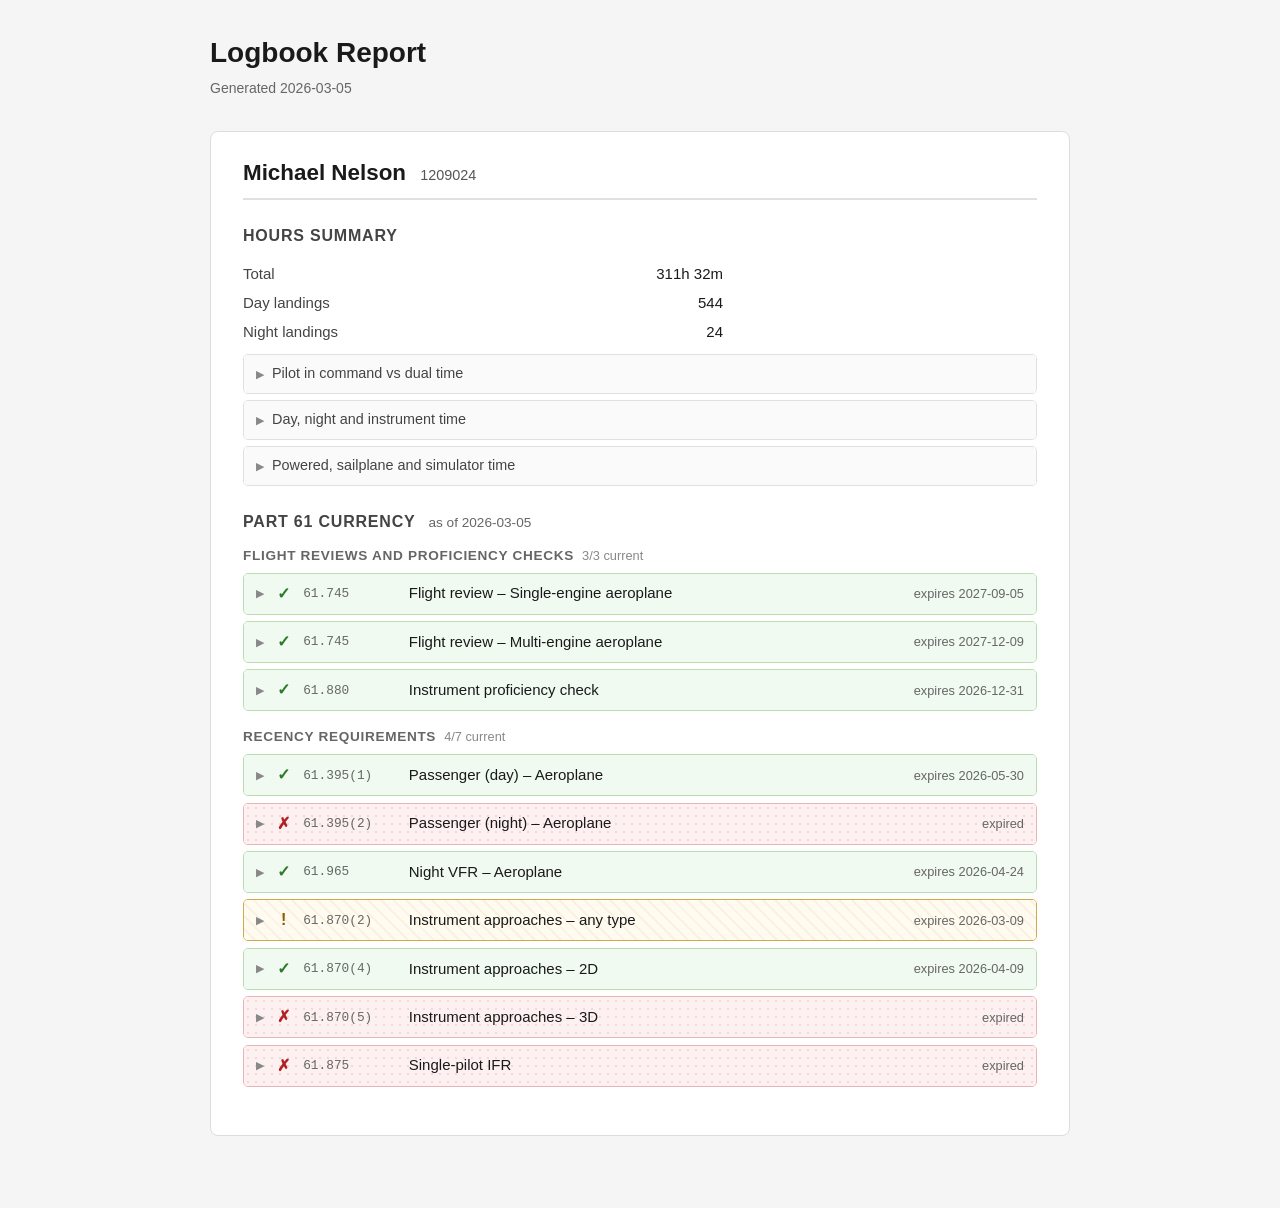
==== static/pilot-recency-checks/index.html @ 1e9a6e04 "Add pilot recency checks." ====
<!DOCTYPE html>
<html lang="en">
<head>
  <meta charset="UTF-8">
  <meta name="viewport" content="width=device-width, initial-scale=1.0">
  <title>Logbook Report — 2026-03-05</title>
  <link rel="stylesheet" href="report.css">
</head>
<body>
  <header>
    <h1>Logbook Report</h1>
    <p class="generated">Generated 2026-03-05</p>
  </header>

  
  <section class="pilot">
    <h2>Michael Nelson <span class="licence">1209024</span></h2>

    <!-- Hours Summary -->
    <section class="hours">
      <h3>Hours Summary</h3>
      <table>
        <tr><th>Total</th><td>311h 32m</td></tr>
        <tr><th>Day landings</th><td>544</td></tr>
        <tr><th>Night landings</th><td>24</td></tr>
      </table>

      <details>
        <summary>Pilot in command vs dual time</summary>
        <table>
          <tr><th>Pilot in command</th><td>164h 09m</td></tr>
          <tr class="sub"><th>of which is under supervision</th><td>10h 18m</td></tr>
          <tr><th>Dual</th><td>147h 23m</td></tr>
        </table>
      </details>

      <details>
        <summary>Day, night and instrument time</summary>
        <table>
          <tr><th>Day</th><td>306h 08m</td></tr>
          <tr><th>Night</th><td>5h 24m</td></tr>
          <tr><th>Instrument</th><td>45h 00m</td></tr>
        </table>
      </details>

      <details>
        <summary>Powered, sailplane and simulator time</summary>
        <table>
          <tr><th>Powered (aeroplane)</th><td>273h 42m</td></tr>
          <tr class="sub"><th>Single-engine</th><td>231h 24m</td></tr>
          <tr class="sub"><th>Multi-engine</th><td>42h 18m</td></tr>
          <tr><th>Sailplane</th><td>37h 50m</td></tr>
          <tr><th>FSTD / Simulator</th><td>18h 18m</td></tr>
        </table>
      </details>
    </section>

    <!-- Currency -->
    <section class="currency">
      <h3>Part 61 Currency <span class="as-of">as of 2026-03-05</span></h3>

      
      
      <h4>Flight reviews and proficiency checks <span class="group-count">3/3 current</span></h4>
      
      <details class="status current">
        <summary>
          <span class="badge">
            ✓
            
          </span>
          <span class="reg">61.745</span>
          <span class="name">Flight review – Single-engine aeroplane</span>
          <span class="expiry">
            expires 2027-09-05
          </span>
        </summary>
        <div class="detail">
          
          <p class="requirement"><strong>Requirement:</strong> 1 passed flight review in a single-engine aeroplane in the past 24 months</p>
          
          <p class="description">Current — expires 2027-09-05 (549d)</p>
          
          <ul>
            
            <li>2025-09-05  P28R VH-IPV  Flight Test (passed)</li>
            
          </ul>
          
        </div>
      </details>
      
      <details class="status current">
        <summary>
          <span class="badge">
            ✓
            
          </span>
          <span class="reg">61.745</span>
          <span class="name">Flight review – Multi-engine aeroplane</span>
          <span class="expiry">
            expires 2027-12-09
          </span>
        </summary>
        <div class="detail">
          
          <p class="requirement"><strong>Requirement:</strong> 1 passed flight review in a multi-engine aeroplane in the past 24 months</p>
          
          <p class="description">Current — expires 2027-12-09 (644d)</p>
          
          <ul>
            
            <li>2025-12-09  PA44 VH-HQZ  Flight Test — instrument rating (passed)</li>
            
          </ul>
          
        </div>
      </details>
      
      <details class="status current">
        <summary>
          <span class="badge">
            ✓
            
          </span>
          <span class="reg">61.880</span>
          <span class="name">Instrument proficiency check</span>
          <span class="expiry">
            expires 2026-12-31
          </span>
        </summary>
        <div class="detail">
          
          <p class="requirement"><strong>Requirement:</strong> 1 passed IPC (or equivalent: IR rating flight test, instrument endorsement flight test &gt;6 months after IR test, or OPC) — valid until end of 12th month (reg 61.880)</p>
          
          <p class="description">Current — expires 2026-12-31 (301d)</p>
          
          <ul>
            
            <li>2025-12-09  PA44 VH-HQZ  Flight Test — instrument rating (passed)</li>
            
          </ul>
          
        </div>
      </details>
      
      
      
      <h4>Recency requirements <span class="group-count">4/7 current</span></h4>
      
      <details class="status current">
        <summary>
          <span class="badge">
            ✓
            
          </span>
          <span class="reg">61.395(1)</span>
          <span class="name">Passenger (day) – Aeroplane</span>
          <span class="expiry">
            expires 2026-05-30
          </span>
        </summary>
        <div class="detail">
          
          <p class="requirement"><strong>Requirement:</strong> 3 take-offs and 3 landings in the past 90 days</p>
          
          <p class="description">Current — expires 2026-05-30 (86d)</p>
          
          <ul>
            
            <li>2026-03-01  PA25 VH-PPC  YEGG-YEGG (9 take-offs and landings)</li>
            
          </ul>
          
        </div>
      </details>
      
      <details class="status expired">
        <summary>
          <span class="badge">
            ✗
          </span>
          <span class="reg">61.395(2)</span>
          <span class="name">Passenger (night) – Aeroplane</span>
          <span class="expiry">
            expired
            
          </span>
        </summary>
        <div class="detail">
          
          <p class="requirement"><strong>Requirement:</strong> 3 night take-offs and 3 night landings in the past 90 days</p>
          
          <p class="description">Expired 2025-08-21 — Not current — need 3 more night takeoff/landing pair(s)</p>
          
          <p class="none">No qualifying activity in the past 90 days.</p>
          
        </div>
      </details>
      
      <details class="status current">
        <summary>
          <span class="badge">
            ✓
            
          </span>
          <span class="reg">61.965</span>
          <span class="name">Night VFR – Aeroplane</span>
          <span class="expiry">
            expires 2026-04-24
          </span>
        </summary>
        <div class="detail">
          
          <p class="requirement"><strong>Requirement:</strong> 1 night take-off and 1 night landing in the past 6 months</p>
          
          <p class="description">Current — expires 2026-04-24 (50d)</p>
          
          <ul>
            
            <li>2025-10-23  PA44 VH-HQZ  YBTH-YBTH (1 night take-offs and landings)</li>
            
          </ul>
          
        </div>
      </details>
      
      <details class="status expiring-soon">
        <summary>
          <span class="badge">
            !
            
          </span>
          <span class="reg">61.870(2)</span>
          <span class="name">Instrument approaches – any type</span>
          <span class="expiry">
            expires 2026-03-09
          </span>
        </summary>
        <div class="detail">
          
          <p class="requirement"><strong>Requirement:</strong> 3 instrument approaches (any type) in the past 90 days</p>
          
          <p class="description">Current — expires 2026-03-09 (4d)</p>
          
          <ul>
            
            <li>2026-01-09  C172 VH-BAC  YBTH-YBTH (1 instrument approaches)</li>
            
            <li>2025-12-19  C172 VH-BAC  YSCB-YBTH (1 instrument approaches)</li>
            
            <li>2025-12-09  PA44 VH-HQZ  YCWR-YCWR (1 instrument approaches)</li>
            
          </ul>
          
        </div>
      </details>
      
      <details class="status current">
        <summary>
          <span class="badge">
            ✓
            
          </span>
          <span class="reg">61.870(4)</span>
          <span class="name">Instrument approaches – 2D</span>
          <span class="expiry">
            expires 2026-04-09
          </span>
        </summary>
        <div class="detail">
          
          <p class="requirement"><strong>Requirement:</strong> 1 × 2D instrument approach in the past 90 days</p>
          
          <p class="description">Current — expires 2026-04-09 (35d)</p>
          
          <ul>
            
            <li>2026-01-09  C172 VH-BAC  YBTH-YBTH (1 2D instrument approaches)</li>
            
          </ul>
          
        </div>
      </details>
      
      <details class="status expired">
        <summary>
          <span class="badge">
            ✗
          </span>
          <span class="reg">61.870(5)</span>
          <span class="name">Instrument approaches – 3D</span>
          <span class="expiry">
            expired
            
          </span>
        </summary>
        <div class="detail">
          
          <p class="requirement"><strong>Requirement:</strong> 1 × 3D instrument approach (e.g. ILS) in the past 90 days</p>
          
          <p class="description">Expired 2026-02-11 — Not current — need 1 3D instrument approach (e.g. ILS)</p>
          
          <p class="none">No qualifying activity in the past 90 days.</p>
          
        </div>
      </details>
      
      <details class="status expired">
        <summary>
          <span class="badge">
            ✗
          </span>
          <span class="reg">61.875</span>
          <span class="name">Single-pilot IFR</span>
          <span class="expiry">
            expired
            
          </span>
        </summary>
        <div class="detail">
          
          <p class="requirement"><strong>Requirement:</strong> 1 single-pilot IFR flight (≥1h instrument time + ≥1 approach) in the past 6 months</p>
          
          <p class="description">Not current — need 1 single-pilot IFR flight (≥1h instrument + approach)</p>
          
          <p class="none">No qualifying activity in the past 183 days.</p>
          
        </div>
      </details>
      
      
    </section>
  </section>
  
</body>
</html>
---- static/pilot-recency-checks/report.css ----
/* Pilot Logbook Report */

*, *::before, *::after {
  box-sizing: border-box;
}

body {
  font-family: -apple-system, BlinkMacSystemFont, "Segoe UI", Roboto, sans-serif;
  font-size: 15px;
  line-height: 1.5;
  color: #1a1a1a;
  background: #f5f5f5;
  margin: 0;
  padding: 2rem;
}

header {
  max-width: 860px;
  margin: 0 auto 2rem;
}

header h1 {
  font-size: 1.75rem;
  margin: 0 0 0.25rem;
}

.generated {
  color: #666;
  margin: 0;
  font-size: 0.875rem;
}

/* Pilot section */
.pilot {
  max-width: 860px;
  margin: 0 auto 2.5rem;
  background: #fff;
  border: 1px solid #ddd;
  border-radius: 8px;
  padding: 1.5rem 2rem;
}

.pilot h2 {
  font-size: 1.4rem;
  margin: 0 0 1.5rem;
  border-bottom: 2px solid #e0e0e0;
  padding-bottom: 0.5rem;
}

.licence {
  font-size: 0.9rem;
  font-weight: normal;
  color: #555;
  margin-left: 0.5rem;
}

/* Sub-sections */
.hours,
.currency {
  margin-bottom: 1.5rem;
}

.hours h3,
.currency h3 {
  font-size: 1rem;
  text-transform: uppercase;
  letter-spacing: 0.05em;
  color: #444;
  margin: 0 0 0.75rem;
}

.as-of {
  font-size: 0.85rem;
  font-weight: normal;
  color: #666;
  margin-left: 0.5rem;
  text-transform: none;
  letter-spacing: 0;
}

.summary {
  font-weight: 600;
  margin: 0 0 0.75rem;
}

.currency h4 {
  font-size: 0.85rem;
  text-transform: uppercase;
  letter-spacing: 0.05em;
  color: #666;
  margin: 1rem 0 0.4rem;
  font-weight: 600;
  display: flex;
  align-items: baseline;
  gap: 0.5rem;
}

.group-count {
  font-size: 0.8rem;
  font-weight: normal;
  color: #888;
  text-transform: none;
  letter-spacing: 0;
}

.currency h4:first-of-type {
  margin-top: 0;
}

/* Tables */
table {
  border-collapse: collapse;
  width: 100%;
  max-width: 480px;
  margin-bottom: 0.5rem;
}

th {
  text-align: left;
  font-weight: normal;
  color: #444;
  padding: 0.2rem 0.5rem 0.2rem 0;
  width: 60%;
}

td {
  text-align: right;
  font-variant-numeric: tabular-nums;
  padding: 0.2rem 0;
  width: 40%;
}

tr.sub th {
  padding-left: 1.5rem;
  color: #666;
  font-size: 0.9rem;
}

/* Details / Summary */
details {
  border: 1px solid #e0e0e0;
  border-radius: 5px;
  margin-bottom: 0.4rem;
  overflow: hidden;
}

details > summary {
  cursor: pointer;
  padding: 0.5rem 0.75rem;
  background: #fafafa;
  user-select: none;
  list-style: none;
  display: flex;
  align-items: center;
  gap: 0.5rem;
}

details > summary::-webkit-details-marker {
  display: none;
}

details > summary::before {
  content: "▶";
  font-size: 0.7rem;
  color: #888;
  transition: transform 0.15s;
  flex-shrink: 0;
}

details[open] > summary::before {
  transform: rotate(90deg);
}

/* Hours details */
.hours details > summary {
  font-size: 0.9rem;
  color: #444;
}

.hours details > table,
.hours details > div {
  padding: 0.5rem 0.75rem 0.75rem;
}

/* Currency status details */
details.status > summary {
  gap: 0.6rem;
}

details.status > summary::before {
  order: -1;
}

.badge {
  font-size: 1rem;
  font-weight: bold;
  width: 1.25rem;
  text-align: center;
  flex-shrink: 0;
}

.reg {
  font-size: 0.8rem;
  color: #666;
  font-family: monospace;
  flex-shrink: 0;
  min-width: 6rem;
}

.name {
  flex: 1;
  font-weight: 500;
}

.expiry {
  font-size: 0.8rem;
  color: #666;
  flex-shrink: 0;
}

details.current {
  border-color: #b7ddb0;
}

details.current > summary {
  background: #f0faf0;
}

details.current .badge {
  color: #2a7a2a;
}

details.expiring-soon {
  border-color: #d4a84b;
}

details.expiring-soon > summary {
  background-color: #fffbf0;
  background-image: repeating-linear-gradient(
    45deg,
    transparent,
    transparent 7px,
    rgba(180, 120, 0, 0.07) 7px,
    rgba(180, 120, 0, 0.07) 9px
  );
}

details.expiring-soon .badge {
  color: #8a5c00;
  font-weight: 900;
}

details.expired {
  border-color: #e8b4b4;
}

details.expired > summary {
  background-color: #fdf0f0;
  background-image: radial-gradient(
    circle, rgba(176, 32, 32, 0.12) 1px, transparent 1px
  );
  background-size: 8px 8px;
}

details.expired .badge {
  color: #b02020;
}

/* Detail content */
.detail {
  padding: 0.75rem 1rem 0.75rem 2.5rem;
  border-top: 1px solid #eee;
}

.detail p {
  margin: 0 0 0.4rem;
}

.detail .requirement {
  color: #333;
  font-size: 0.9rem;
}

.detail .description {
  color: #555;
  font-size: 0.9rem;
}

.detail .none {
  color: #888;
  font-style: italic;
  font-size: 0.875rem;
}

.detail ul {
  margin: 0.25rem 0 0;
  padding-left: 1.25rem;
  font-size: 0.875rem;
  color: #333;
}

.detail ul li {
  margin-bottom: 0.2rem;
}
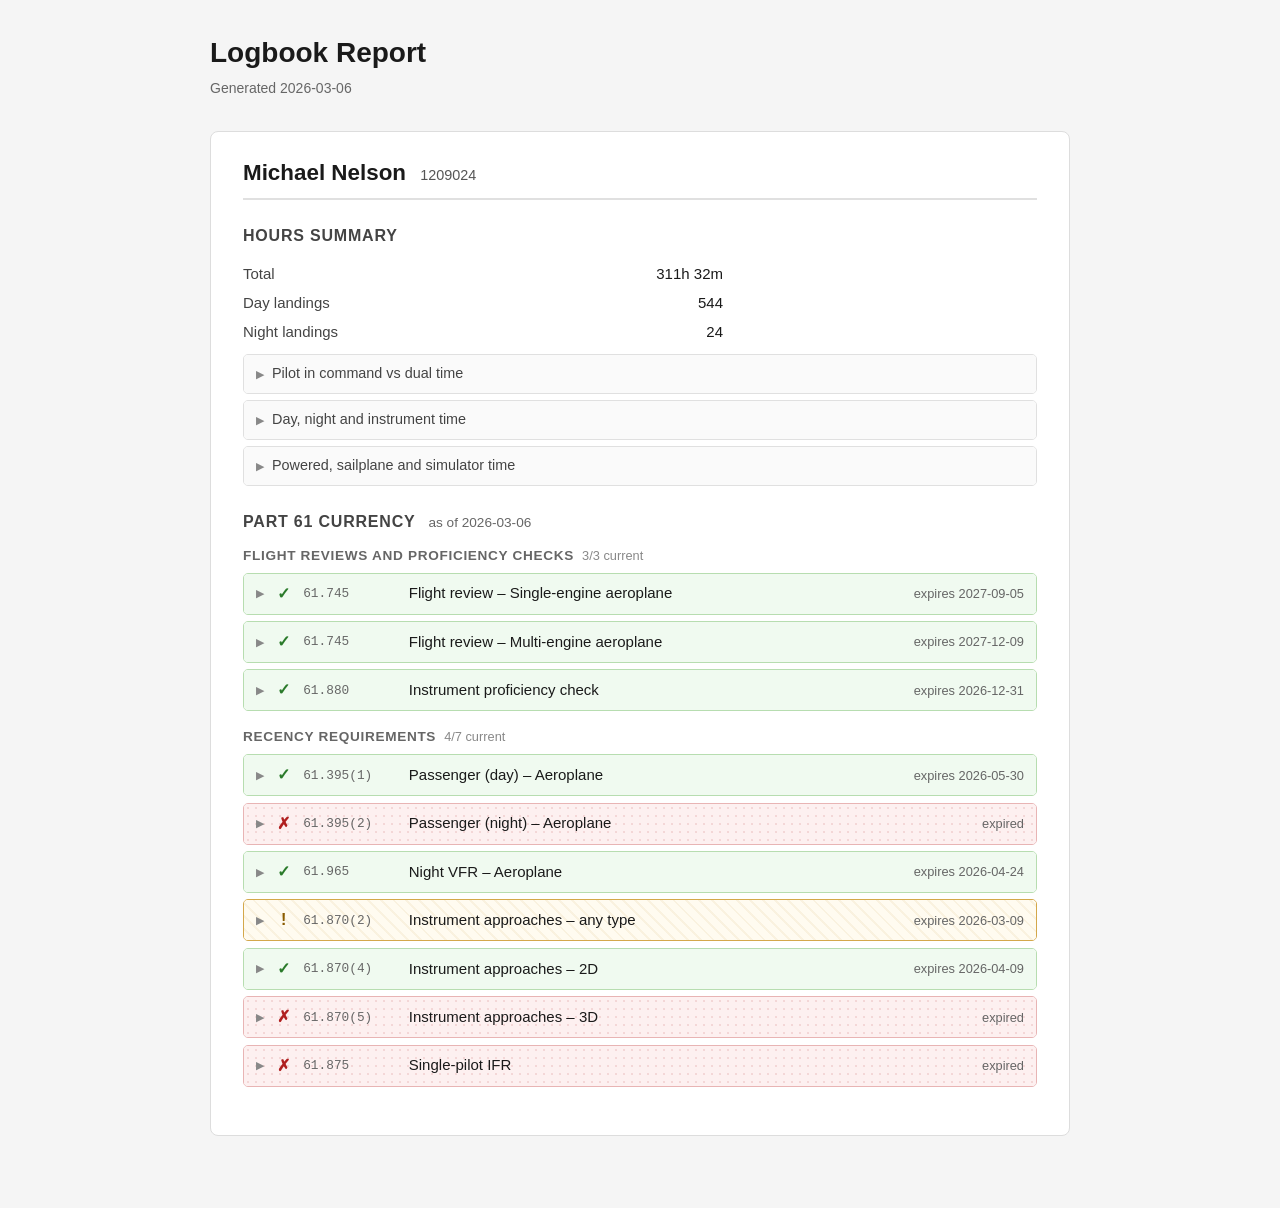
==== commit 9b6ed10b: "Update pilot recency report." ====
--- a/static/pilot-recency-checks/index.html
+++ b/static/pilot-recency-checks/index.html
@@ -3,13 +3,13 @@
 <head>
   <meta charset="UTF-8">
   <meta name="viewport" content="width=device-width, initial-scale=1.0">
-  <title>Logbook Report — 2026-03-05</title>
+  <title>Logbook Report — 2026-03-06</title>
   <link rel="stylesheet" href="report.css">
 </head>
 <body>
   <header>
     <h1>Logbook Report</h1>
-    <p class="generated">Generated 2026-03-05</p>
+    <p class="generated">Generated 2026-03-06</p>
   </header>
 
   
@@ -57,7 +57,7 @@
 
     <!-- Currency -->
     <section class="currency">
-      <h3>Part 61 Currency <span class="as-of">as of 2026-03-05</span></h3>
+      <h3>Part 61 Currency <span class="as-of">as of 2026-03-06</span></h3>
 
       
       
@@ -79,8 +79,9 @@
           
           <p class="requirement"><strong>Requirement:</strong> 1 passed flight review in a single-engine aeroplane in the past 24 months</p>
           
-          <p class="description">Current — expires 2027-09-05 (549d)</p>
-          
+          <p class="description">Current — expires 2027-09-05 <span class="days-count" data-expiry="2027-09-05">(548d)</span></p>
+          
+          <p class="qualifying-label">Qualifying activities:</p>
           <ul>
             
             <li>2025-09-05  P28R VH-IPV  Flight Test (passed)</li>
@@ -106,8 +107,9 @@
           
           <p class="requirement"><strong>Requirement:</strong> 1 passed flight review in a multi-engine aeroplane in the past 24 months</p>
           
-          <p class="description">Current — expires 2027-12-09 (644d)</p>
-          
+          <p class="description">Current — expires 2027-12-09 <span class="days-count" data-expiry="2027-12-09">(643d)</span></p>
+          
+          <p class="qualifying-label">Qualifying activities:</p>
           <ul>
             
             <li>2025-12-09  PA44 VH-HQZ  Flight Test — instrument rating (passed)</li>
@@ -133,8 +135,9 @@
           
           <p class="requirement"><strong>Requirement:</strong> 1 passed IPC (or equivalent: IR rating flight test, instrument endorsement flight test &gt;6 months after IR test, or OPC) — valid until end of 12th month (reg 61.880)</p>
           
-          <p class="description">Current — expires 2026-12-31 (301d)</p>
-          
+          <p class="description">Current — expires 2026-12-31 <span class="days-count" data-expiry="2026-12-31">(300d)</span></p>
+          
+          <p class="qualifying-label">Qualifying activities:</p>
           <ul>
             
             <li>2025-12-09  PA44 VH-HQZ  Flight Test — instrument rating (passed)</li>
@@ -164,8 +167,9 @@
           
           <p class="requirement"><strong>Requirement:</strong> 3 take-offs and 3 landings in the past 90 days</p>
           
-          <p class="description">Current — expires 2026-05-30 (86d)</p>
-          
+          <p class="description">Current — expires 2026-05-30 <span class="days-count" data-expiry="2026-05-30">(85d)</span></p>
+          
+          <p class="qualifying-label">Qualifying activities:</p>
           <ul>
             
             <li>2026-03-01  PA25 VH-PPC  YEGG-YEGG (9 take-offs and landings)</li>
@@ -191,7 +195,7 @@
           
           <p class="requirement"><strong>Requirement:</strong> 3 night take-offs and 3 night landings in the past 90 days</p>
           
-          <p class="description">Expired 2025-08-21 — Not current — need 3 more night takeoff/landing pair(s)</p>
+          <p class="description">Expired 2025-08-21 — Not current — need 3 more night takeoff/landing pair(s) <span class="days-count" data-expiry="2025-08-21">(-197d)</span></p>
           
           <p class="none">No qualifying activity in the past 90 days.</p>
           
@@ -214,8 +218,9 @@
           
           <p class="requirement"><strong>Requirement:</strong> 1 night take-off and 1 night landing in the past 6 months</p>
           
-          <p class="description">Current — expires 2026-04-24 (50d)</p>
-          
+          <p class="description">Current — expires 2026-04-24 <span class="days-count" data-expiry="2026-04-24">(49d)</span></p>
+          
+          <p class="qualifying-label">Qualifying activities:</p>
           <ul>
             
             <li>2025-10-23  PA44 VH-HQZ  YBTH-YBTH (1 night take-offs and landings)</li>
@@ -241,8 +246,9 @@
           
           <p class="requirement"><strong>Requirement:</strong> 3 instrument approaches (any type) in the past 90 days</p>
           
-          <p class="description">Current — expires 2026-03-09 (4d)</p>
-          
+          <p class="description">Current — expires 2026-03-09 <span class="days-count" data-expiry="2026-03-09">(3d)</span></p>
+          
+          <p class="qualifying-label">Qualifying activities:</p>
           <ul>
             
             <li>2026-01-09  C172 VH-BAC  YBTH-YBTH (1 instrument approaches)</li>
@@ -272,8 +278,9 @@
           
           <p class="requirement"><strong>Requirement:</strong> 1 × 2D instrument approach in the past 90 days</p>
           
-          <p class="description">Current — expires 2026-04-09 (35d)</p>
-          
+          <p class="description">Current — expires 2026-04-09 <span class="days-count" data-expiry="2026-04-09">(34d)</span></p>
+          
+          <p class="qualifying-label">Qualifying activities:</p>
           <ul>
             
             <li>2026-01-09  C172 VH-BAC  YBTH-YBTH (1 2D instrument approaches)</li>
@@ -299,7 +306,7 @@
           
           <p class="requirement"><strong>Requirement:</strong> 1 × 3D instrument approach (e.g. ILS) in the past 90 days</p>
           
-          <p class="description">Expired 2026-02-11 — Not current — need 1 3D instrument approach (e.g. ILS)</p>
+          <p class="description">Expired 2026-02-11 — Not current — need 1 3D instrument approach (e.g. ILS) <span class="days-count" data-expiry="2026-02-11">(-23d)</span></p>
           
           <p class="none">No qualifying activity in the past 90 days.</p>
           
@@ -333,5 +340,16 @@
     </section>
   </section>
   
+<script>
+(function () {
+  var today = new Date();
+  today.setHours(0, 0, 0, 0);
+  document.querySelectorAll('span.days-count[data-expiry]').forEach(function (el) {
+    var expiry = new Date(el.dataset.expiry + 'T00:00:00');
+    var days = Math.floor((expiry - today) / 86400000);
+    el.textContent = '(' + days + 'd)';
+  });
+}());
+</script>
 </body>
 </html>
--- a/static/pilot-recency-checks/report.css
+++ b/static/pilot-recency-checks/report.css
@@ -302,3 +302,37 @@
 .detail ul li {
   margin-bottom: 0.2rem;
 }
+
+@media (max-width: 560px) {
+  body {
+    padding: 1rem;
+  }
+
+  .pilot {
+    padding: 1rem;
+  }
+
+  details.status > summary {
+    flex-wrap: wrap;
+  }
+
+  /* Zero-height flex line break: sits at order 1, between .name (order 0)
+     and .reg/.expiry (order 2), forcing them onto their own line. */
+  details.status > summary::after {
+    content: '';
+    flex: 0 0 100%;
+    height: 0;
+    order: 1;
+  }
+
+  .reg {
+    order: 2;
+    min-width: 0;
+    font-size: 0.75rem;
+  }
+
+  .expiry {
+    order: 2;
+    margin-left: auto;
+  }
+}
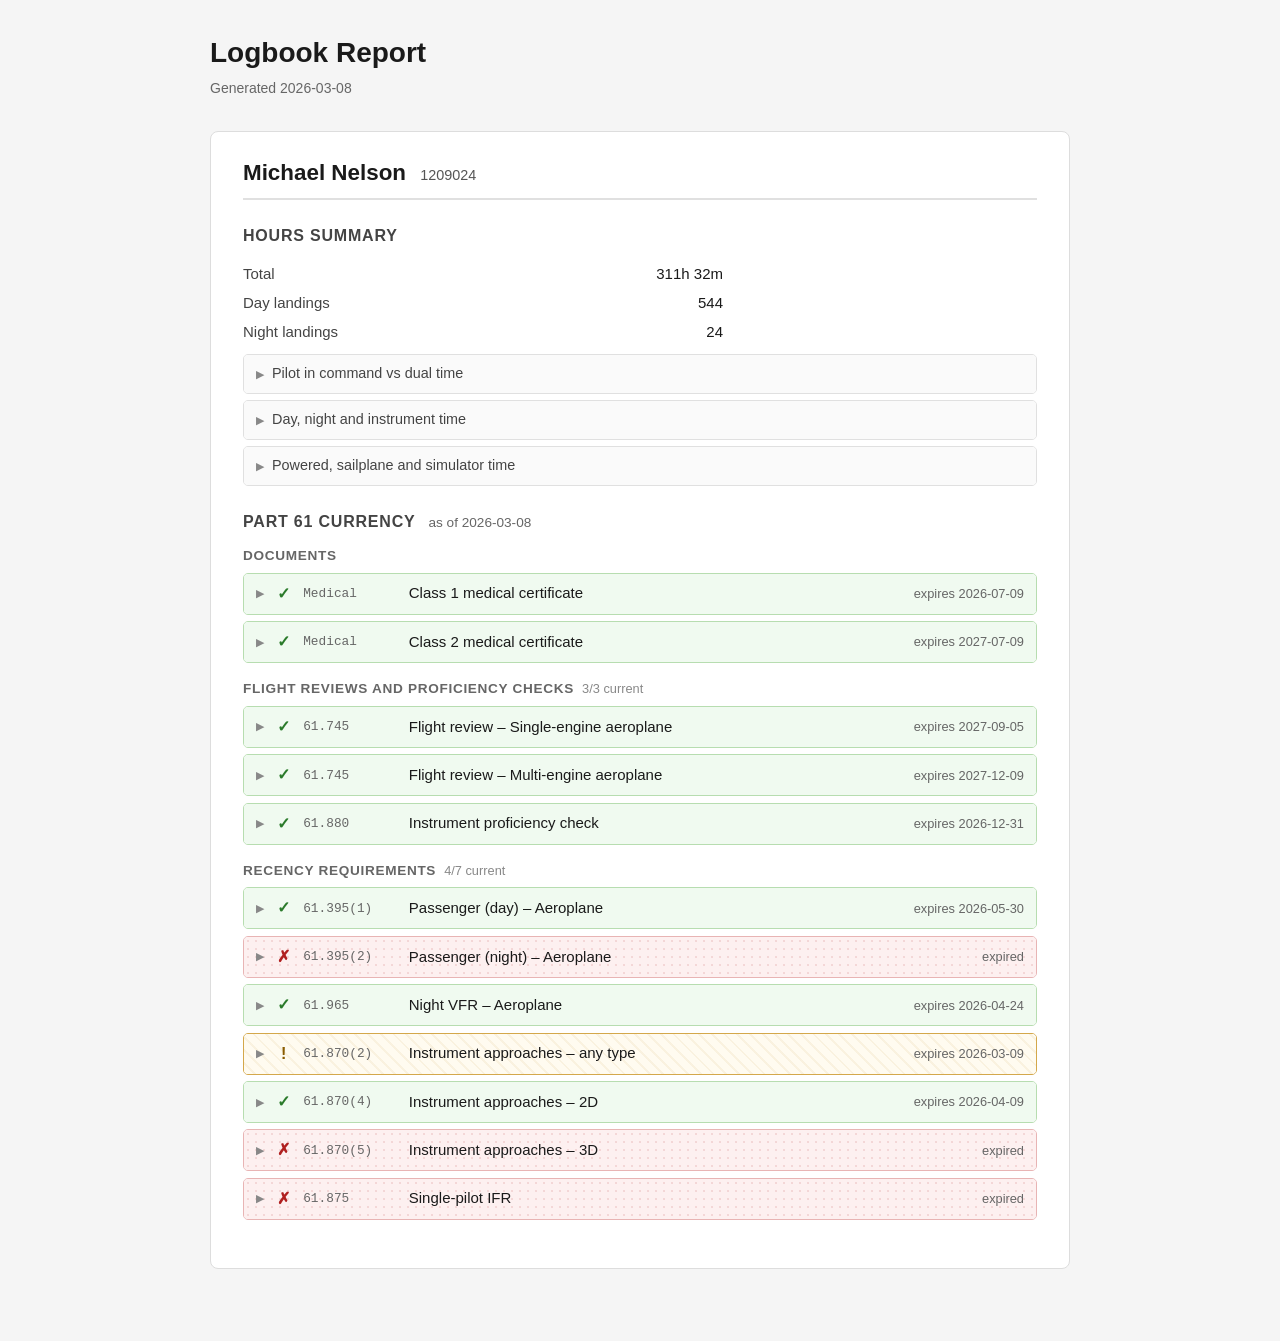
==== commit 6ad2a890: "Updated pilot recency checks." ====
--- a/static/pilot-recency-checks/index.html
+++ b/static/pilot-recency-checks/index.html
@@ -3,13 +3,13 @@
 <head>
   <meta charset="UTF-8">
   <meta name="viewport" content="width=device-width, initial-scale=1.0">
-  <title>Logbook Report — 2026-03-06</title>
+  <title>Logbook Report — 2026-03-08</title>
   <link rel="stylesheet" href="report.css">
 </head>
 <body>
   <header>
     <h1>Logbook Report</h1>
-    <p class="generated">Generated 2026-03-06</p>
+    <p class="generated">Generated 2026-03-08</p>
   </header>
 
   
@@ -57,7 +57,46 @@
 
     <!-- Currency -->
     <section class="currency">
-      <h3>Part 61 Currency <span class="as-of">as of 2026-03-06</span></h3>
+      <h3>Part 61 Currency <span class="as-of">as of 2026-03-08</span></h3>
+
+      
+      <h4>Documents</h4>
+      
+      <details class="status current">
+        <summary>
+          <span class="badge">
+            ✓
+            
+          </span>
+          <span class="reg">Medical</span>
+          <span class="name">Class 1 medical certificate</span>
+          <span class="expiry">
+            expires 2026-07-09
+          </span>
+        </summary>
+        <div class="detail">
+          <p class="description">Current — expires 2026-07-09 <span class="days-count" data-expiry="2026-07-09">(123d)</span></p>
+        </div>
+      </details>
+      
+      <details class="status current">
+        <summary>
+          <span class="badge">
+            ✓
+            
+          </span>
+          <span class="reg">Medical</span>
+          <span class="name">Class 2 medical certificate</span>
+          <span class="expiry">
+            expires 2027-07-09
+          </span>
+        </summary>
+        <div class="detail">
+          <p class="description">Current — expires 2027-07-09 <span class="days-count" data-expiry="2027-07-09">(488d)</span></p>
+        </div>
+      </details>
+      
+      
 
       
       
@@ -79,7 +118,7 @@
           
           <p class="requirement"><strong>Requirement:</strong> 1 passed flight review in a single-engine aeroplane in the past 24 months</p>
           
-          <p class="description">Current — expires 2027-09-05 <span class="days-count" data-expiry="2027-09-05">(548d)</span></p>
+          <p class="description">Current — expires 2027-09-05 <span class="days-count" data-expiry="2027-09-05">(546d)</span></p>
           
           <p class="qualifying-label">Qualifying activities:</p>
           <ul>
@@ -107,7 +146,7 @@
           
           <p class="requirement"><strong>Requirement:</strong> 1 passed flight review in a multi-engine aeroplane in the past 24 months</p>
           
-          <p class="description">Current — expires 2027-12-09 <span class="days-count" data-expiry="2027-12-09">(643d)</span></p>
+          <p class="description">Current — expires 2027-12-09 <span class="days-count" data-expiry="2027-12-09">(641d)</span></p>
           
           <p class="qualifying-label">Qualifying activities:</p>
           <ul>
@@ -135,7 +174,7 @@
           
           <p class="requirement"><strong>Requirement:</strong> 1 passed IPC (or equivalent: IR rating flight test, instrument endorsement flight test &gt;6 months after IR test, or OPC) — valid until end of 12th month (reg 61.880)</p>
           
-          <p class="description">Current — expires 2026-12-31 <span class="days-count" data-expiry="2026-12-31">(300d)</span></p>
+          <p class="description">Current — expires 2026-12-31 <span class="days-count" data-expiry="2026-12-31">(298d)</span></p>
           
           <p class="qualifying-label">Qualifying activities:</p>
           <ul>
@@ -167,7 +206,7 @@
           
           <p class="requirement"><strong>Requirement:</strong> 3 take-offs and 3 landings in the past 90 days</p>
           
-          <p class="description">Current — expires 2026-05-30 <span class="days-count" data-expiry="2026-05-30">(85d)</span></p>
+          <p class="description">Current — expires 2026-05-30 <span class="days-count" data-expiry="2026-05-30">(83d)</span></p>
           
           <p class="qualifying-label">Qualifying activities:</p>
           <ul>
@@ -195,7 +234,7 @@
           
           <p class="requirement"><strong>Requirement:</strong> 3 night take-offs and 3 night landings in the past 90 days</p>
           
-          <p class="description">Expired 2025-08-21 — Not current — need 3 more night takeoff/landing pair(s) <span class="days-count" data-expiry="2025-08-21">(-197d)</span></p>
+          <p class="description">Expired 2025-08-21 — Not current — need 3 more night takeoff/landing pair(s) <span class="days-count" data-expiry="2025-08-21">(-199d)</span></p>
           
           <p class="none">No qualifying activity in the past 90 days.</p>
           
@@ -218,7 +257,7 @@
           
           <p class="requirement"><strong>Requirement:</strong> 1 night take-off and 1 night landing in the past 6 months</p>
           
-          <p class="description">Current — expires 2026-04-24 <span class="days-count" data-expiry="2026-04-24">(49d)</span></p>
+          <p class="description">Current — expires 2026-04-24 <span class="days-count" data-expiry="2026-04-24">(47d)</span></p>
           
           <p class="qualifying-label">Qualifying activities:</p>
           <ul>
@@ -246,7 +285,7 @@
           
           <p class="requirement"><strong>Requirement:</strong> 3 instrument approaches (any type) in the past 90 days</p>
           
-          <p class="description">Current — expires 2026-03-09 <span class="days-count" data-expiry="2026-03-09">(3d)</span></p>
+          <p class="description">Current — expires 2026-03-09 <span class="days-count" data-expiry="2026-03-09">(1d)</span></p>
           
           <p class="qualifying-label">Qualifying activities:</p>
           <ul>
@@ -278,7 +317,7 @@
           
           <p class="requirement"><strong>Requirement:</strong> 1 × 2D instrument approach in the past 90 days</p>
           
-          <p class="description">Current — expires 2026-04-09 <span class="days-count" data-expiry="2026-04-09">(34d)</span></p>
+          <p class="description">Current — expires 2026-04-09 <span class="days-count" data-expiry="2026-04-09">(32d)</span></p>
           
           <p class="qualifying-label">Qualifying activities:</p>
           <ul>
@@ -306,7 +345,7 @@
           
           <p class="requirement"><strong>Requirement:</strong> 1 × 3D instrument approach (e.g. ILS) in the past 90 days</p>
           
-          <p class="description">Expired 2026-02-11 — Not current — need 1 3D instrument approach (e.g. ILS) <span class="days-count" data-expiry="2026-02-11">(-23d)</span></p>
+          <p class="description">Expired 2026-02-11 — Not current — need 1 3D instrument approach (e.g. ILS) <span class="days-count" data-expiry="2026-02-11">(-25d)</span></p>
           
           <p class="none">No qualifying activity in the past 90 days.</p>
           
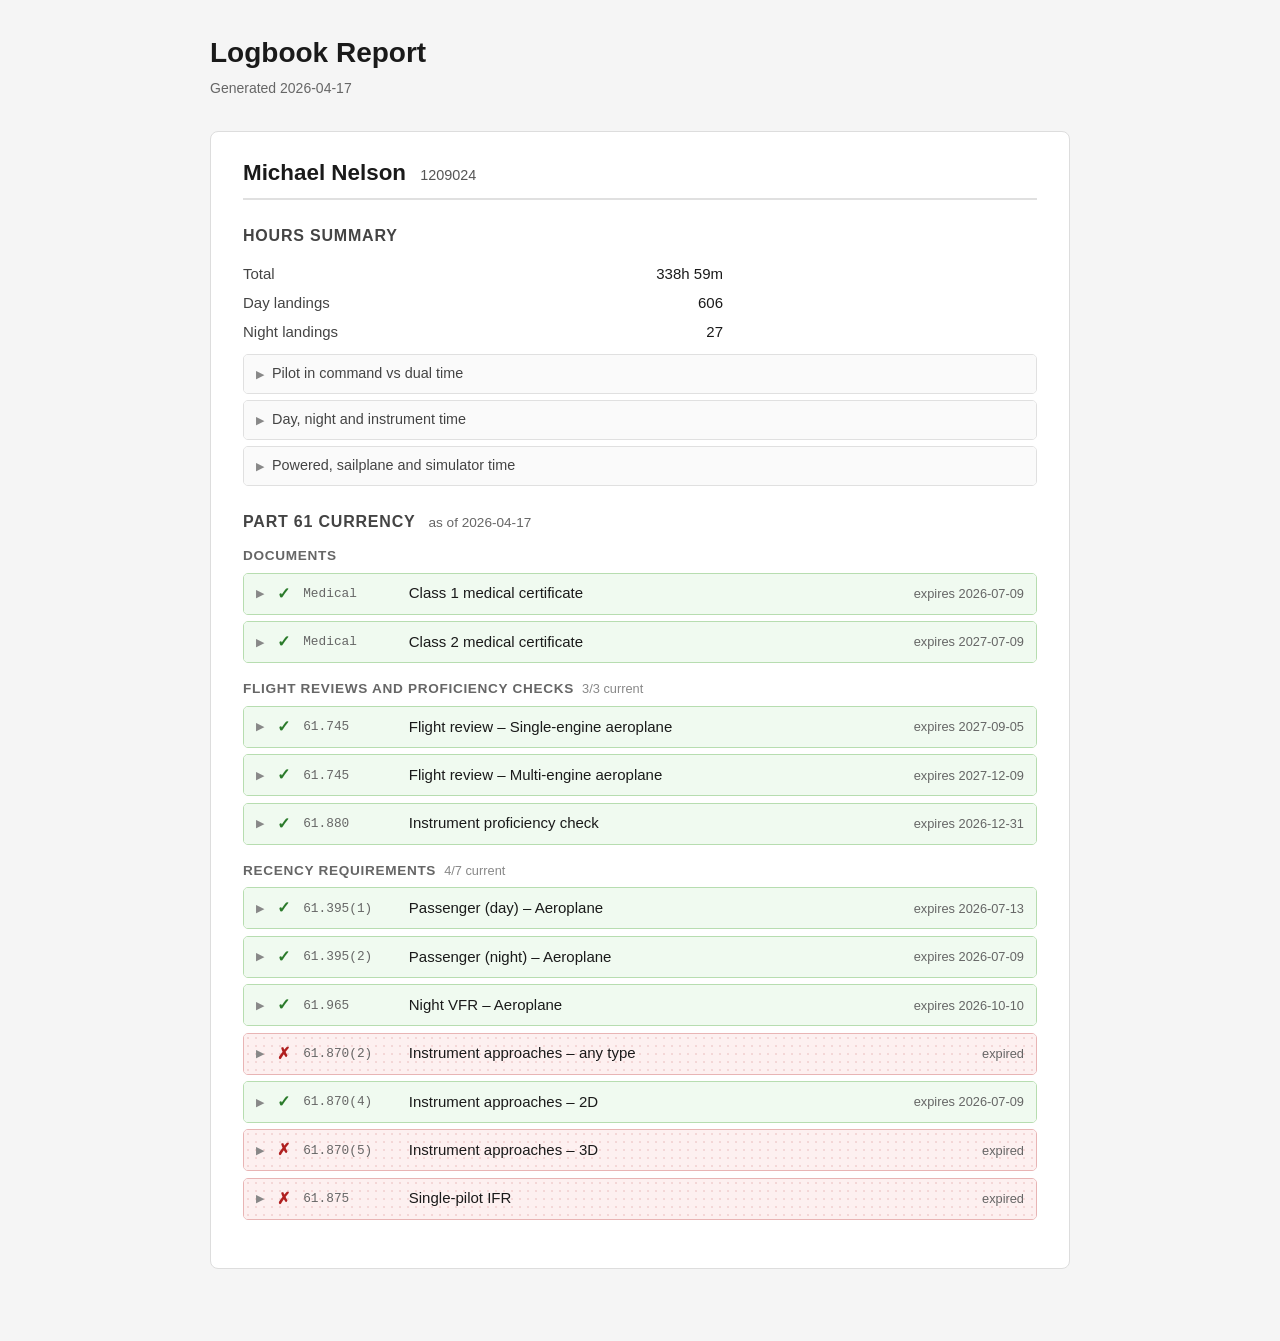
==== commit c9b4b6aa: "Update report" ====
--- a/static/pilot-recency-checks/index.html
+++ b/static/pilot-recency-checks/index.html
@@ -3,13 +3,13 @@
 <head>
   <meta charset="UTF-8">
   <meta name="viewport" content="width=device-width, initial-scale=1.0">
-  <title>Logbook Report — 2026-03-08</title>
+  <title>Logbook Report — 2026-04-17</title>
   <link rel="stylesheet" href="report.css">
 </head>
 <body>
   <header>
     <h1>Logbook Report</h1>
-    <p class="generated">Generated 2026-03-08</p>
+    <p class="generated">Generated 2026-04-17</p>
   </header>
 
   
@@ -20,25 +20,25 @@
     <section class="hours">
       <h3>Hours Summary</h3>
       <table>
-        <tr><th>Total</th><td>311h 32m</td></tr>
-        <tr><th>Day landings</th><td>544</td></tr>
-        <tr><th>Night landings</th><td>24</td></tr>
+        <tr><th>Total</th><td>338h 59m</td></tr>
+        <tr><th>Day landings</th><td>606</td></tr>
+        <tr><th>Night landings</th><td>27</td></tr>
       </table>
 
       <details>
         <summary>Pilot in command vs dual time</summary>
         <table>
-          <tr><th>Pilot in command</th><td>164h 09m</td></tr>
+          <tr><th>Pilot in command</th><td>189h 03m</td></tr>
           <tr class="sub"><th>of which is under supervision</th><td>10h 18m</td></tr>
-          <tr><th>Dual</th><td>147h 23m</td></tr>
+          <tr><th>Dual</th><td>149h 56m</td></tr>
         </table>
       </details>
 
       <details>
         <summary>Day, night and instrument time</summary>
         <table>
-          <tr><th>Day</th><td>306h 08m</td></tr>
-          <tr><th>Night</th><td>5h 24m</td></tr>
+          <tr><th>Day</th><td>333h 11m</td></tr>
+          <tr><th>Night</th><td>5h 48m</td></tr>
           <tr><th>Instrument</th><td>45h 00m</td></tr>
         </table>
       </details>
@@ -46,10 +46,10 @@
       <details>
         <summary>Powered, sailplane and simulator time</summary>
         <table>
-          <tr><th>Powered (aeroplane)</th><td>273h 42m</td></tr>
-          <tr class="sub"><th>Single-engine</th><td>231h 24m</td></tr>
+          <tr><th>Powered (aeroplane)</th><td>289h 48m</td></tr>
+          <tr class="sub"><th>Single-engine</th><td>247h 30m</td></tr>
           <tr class="sub"><th>Multi-engine</th><td>42h 18m</td></tr>
-          <tr><th>Sailplane</th><td>37h 50m</td></tr>
+          <tr><th>Sailplane</th><td>49h 11m</td></tr>
           <tr><th>FSTD / Simulator</th><td>18h 18m</td></tr>
         </table>
       </details>
@@ -57,7 +57,7 @@
 
     <!-- Currency -->
     <section class="currency">
-      <h3>Part 61 Currency <span class="as-of">as of 2026-03-08</span></h3>
+      <h3>Part 61 Currency <span class="as-of">as of 2026-04-17</span></h3>
 
       
       <h4>Documents</h4>
@@ -75,7 +75,7 @@
           </span>
         </summary>
         <div class="detail">
-          <p class="description">Current — expires 2026-07-09 <span class="days-count" data-expiry="2026-07-09">(123d)</span></p>
+          <p class="description">Current — expires 2026-07-09 <span class="days-count" data-expiry="2026-07-09">(83d)</span></p>
         </div>
       </details>
       
@@ -92,7 +92,7 @@
           </span>
         </summary>
         <div class="detail">
-          <p class="description">Current — expires 2027-07-09 <span class="days-count" data-expiry="2027-07-09">(488d)</span></p>
+          <p class="description">Current — expires 2027-07-09 <span class="days-count" data-expiry="2027-07-09">(448d)</span></p>
         </div>
       </details>
       
@@ -118,7 +118,7 @@
           
           <p class="requirement"><strong>Requirement:</strong> 1 passed flight review in a single-engine aeroplane in the past 24 months</p>
           
-          <p class="description">Current — expires 2027-09-05 <span class="days-count" data-expiry="2027-09-05">(546d)</span></p>
+          <p class="description">Current — expires 2027-09-05 <span class="days-count" data-expiry="2027-09-05">(506d)</span></p>
           
           <p class="qualifying-label">Qualifying activities:</p>
           <ul>
@@ -146,7 +146,7 @@
           
           <p class="requirement"><strong>Requirement:</strong> 1 passed flight review in a multi-engine aeroplane in the past 24 months</p>
           
-          <p class="description">Current — expires 2027-12-09 <span class="days-count" data-expiry="2027-12-09">(641d)</span></p>
+          <p class="description">Current — expires 2027-12-09 <span class="days-count" data-expiry="2027-12-09">(601d)</span></p>
           
           <p class="qualifying-label">Qualifying activities:</p>
           <ul>
@@ -174,7 +174,7 @@
           
           <p class="requirement"><strong>Requirement:</strong> 1 passed IPC (or equivalent: IR rating flight test, instrument endorsement flight test &gt;6 months after IR test, or OPC) — valid until end of 12th month (reg 61.880)</p>
           
-          <p class="description">Current — expires 2026-12-31 <span class="days-count" data-expiry="2026-12-31">(298d)</span></p>
+          <p class="description">Current — expires 2026-12-31 <span class="days-count" data-expiry="2026-12-31">(258d)</span></p>
           
           <p class="qualifying-label">Qualifying activities:</p>
           <ul>
@@ -199,44 +199,49 @@
           <span class="reg">61.395(1)</span>
           <span class="name">Passenger (day) – Aeroplane</span>
           <span class="expiry">
-            expires 2026-05-30
+            expires 2026-07-13
           </span>
         </summary>
         <div class="detail">
           
           <p class="requirement"><strong>Requirement:</strong> 3 take-offs and 3 landings in the past 90 days</p>
           
-          <p class="description">Current — expires 2026-05-30 <span class="days-count" data-expiry="2026-05-30">(83d)</span></p>
-          
-          <p class="qualifying-label">Qualifying activities:</p>
-          <ul>
-            
-            <li>2026-03-01  PA25 VH-PPC  YEGG-YEGG (9 take-offs and landings)</li>
-            
-          </ul>
-          
-        </div>
-      </details>
-      
-      <details class="status expired">
-        <summary>
-          <span class="badge">
-            ✗
+          <p class="description">Current — expires 2026-07-13 <span class="days-count" data-expiry="2026-07-13">(87d)</span></p>
+          
+          <p class="qualifying-label">Qualifying activities:</p>
+          <ul>
+            
+            <li>2026-04-14  PA25 VH-PPC  YEGG-YEGG (13 take-offs and landings)</li>
+            
+          </ul>
+          
+        </div>
+      </details>
+      
+      <details class="status current">
+        <summary>
+          <span class="badge">
+            ✓
+            
           </span>
           <span class="reg">61.395(2)</span>
           <span class="name">Passenger (night) – Aeroplane</span>
           <span class="expiry">
-            expired
-            
+            expires 2026-07-09
           </span>
         </summary>
         <div class="detail">
           
           <p class="requirement"><strong>Requirement:</strong> 3 night take-offs and 3 night landings in the past 90 days</p>
           
-          <p class="description">Expired 2025-08-21 — Not current — need 3 more night takeoff/landing pair(s) <span class="days-count" data-expiry="2025-08-21">(-199d)</span></p>
-          
-          <p class="none">No qualifying activity in the past 90 days.</p>
+          <p class="description">Current — expires 2026-07-09 <span class="days-count" data-expiry="2026-07-09">(83d)</span></p>
+          
+          <p class="qualifying-label">Qualifying activities:</p>
+          <ul>
+            
+            <li>2026-04-10  C172 VH-BAC  YBTH-YSCB-YBTH-YBTH (3 night take-offs and landings)</li>
+            
+          </ul>
           
         </div>
       </details>
@@ -250,51 +255,47 @@
           <span class="reg">61.965</span>
           <span class="name">Night VFR – Aeroplane</span>
           <span class="expiry">
-            expires 2026-04-24
+            expires 2026-10-10
           </span>
         </summary>
         <div class="detail">
           
           <p class="requirement"><strong>Requirement:</strong> 1 night take-off and 1 night landing in the past 6 months</p>
           
-          <p class="description">Current — expires 2026-04-24 <span class="days-count" data-expiry="2026-04-24">(47d)</span></p>
-          
-          <p class="qualifying-label">Qualifying activities:</p>
-          <ul>
-            
-            <li>2025-10-23  PA44 VH-HQZ  YBTH-YBTH (1 night take-offs and landings)</li>
-            
-          </ul>
-          
-        </div>
-      </details>
-      
-      <details class="status expiring-soon">
-        <summary>
-          <span class="badge">
-            !
-            
+          <p class="description">Current — expires 2026-10-10 <span class="days-count" data-expiry="2026-10-10">(176d)</span></p>
+          
+          <p class="qualifying-label">Qualifying activities:</p>
+          <ul>
+            
+            <li>2026-04-10  C172 VH-BAC  YBTH-YSCB-YBTH-YBTH (3 night take-offs and landings)</li>
+            
+          </ul>
+          
+        </div>
+      </details>
+      
+      <details class="status expired">
+        <summary>
+          <span class="badge">
+            ✗
           </span>
           <span class="reg">61.870(2)</span>
           <span class="name">Instrument approaches – any type</span>
           <span class="expiry">
-            expires 2026-03-09
+            expired
+            
           </span>
         </summary>
         <div class="detail">
           
           <p class="requirement"><strong>Requirement:</strong> 3 instrument approaches (any type) in the past 90 days</p>
           
-          <p class="description">Current — expires 2026-03-09 <span class="days-count" data-expiry="2026-03-09">(1d)</span></p>
-          
-          <p class="qualifying-label">Qualifying activities:</p>
-          <ul>
-            
-            <li>2026-01-09  C172 VH-BAC  YBTH-YBTH (1 instrument approaches)</li>
-            
-            <li>2025-12-19  C172 VH-BAC  YSCB-YBTH (1 instrument approaches)</li>
-            
-            <li>2025-12-09  PA44 VH-HQZ  YCWR-YCWR (1 instrument approaches)</li>
+          <p class="description">Expired 2026-03-19 — Not current — need 2 more instrument approach(es) <span class="days-count" data-expiry="2026-03-19">(-29d)</span></p>
+          
+          <p class="qualifying-label">Qualifying activities:</p>
+          <ul>
+            
+            <li>2026-04-10  C172 VH-BAC  YBTH-YSCB-YBTH-YBTH (1 instrument approaches)</li>
             
           </ul>
           
@@ -310,19 +311,19 @@
           <span class="reg">61.870(4)</span>
           <span class="name">Instrument approaches – 2D</span>
           <span class="expiry">
-            expires 2026-04-09
+            expires 2026-07-09
           </span>
         </summary>
         <div class="detail">
           
           <p class="requirement"><strong>Requirement:</strong> 1 × 2D instrument approach in the past 90 days</p>
           
-          <p class="description">Current — expires 2026-04-09 <span class="days-count" data-expiry="2026-04-09">(32d)</span></p>
-          
-          <p class="qualifying-label">Qualifying activities:</p>
-          <ul>
-            
-            <li>2026-01-09  C172 VH-BAC  YBTH-YBTH (1 2D instrument approaches)</li>
+          <p class="description">Current — expires 2026-07-09 <span class="days-count" data-expiry="2026-07-09">(83d)</span></p>
+          
+          <p class="qualifying-label">Qualifying activities:</p>
+          <ul>
+            
+            <li>2026-04-10  C172 VH-BAC  YBTH-YSCB-YBTH-YBTH (1 2D instrument approaches)</li>
             
           </ul>
           
@@ -345,7 +346,7 @@
           
           <p class="requirement"><strong>Requirement:</strong> 1 × 3D instrument approach (e.g. ILS) in the past 90 days</p>
           
-          <p class="description">Expired 2026-02-11 — Not current — need 1 3D instrument approach (e.g. ILS) <span class="days-count" data-expiry="2026-02-11">(-25d)</span></p>
+          <p class="description">Expired 2026-02-11 — Not current — need 1 3D instrument approach (e.g. ILS) <span class="days-count" data-expiry="2026-02-11">(-65d)</span></p>
           
           <p class="none">No qualifying activity in the past 90 days.</p>
           
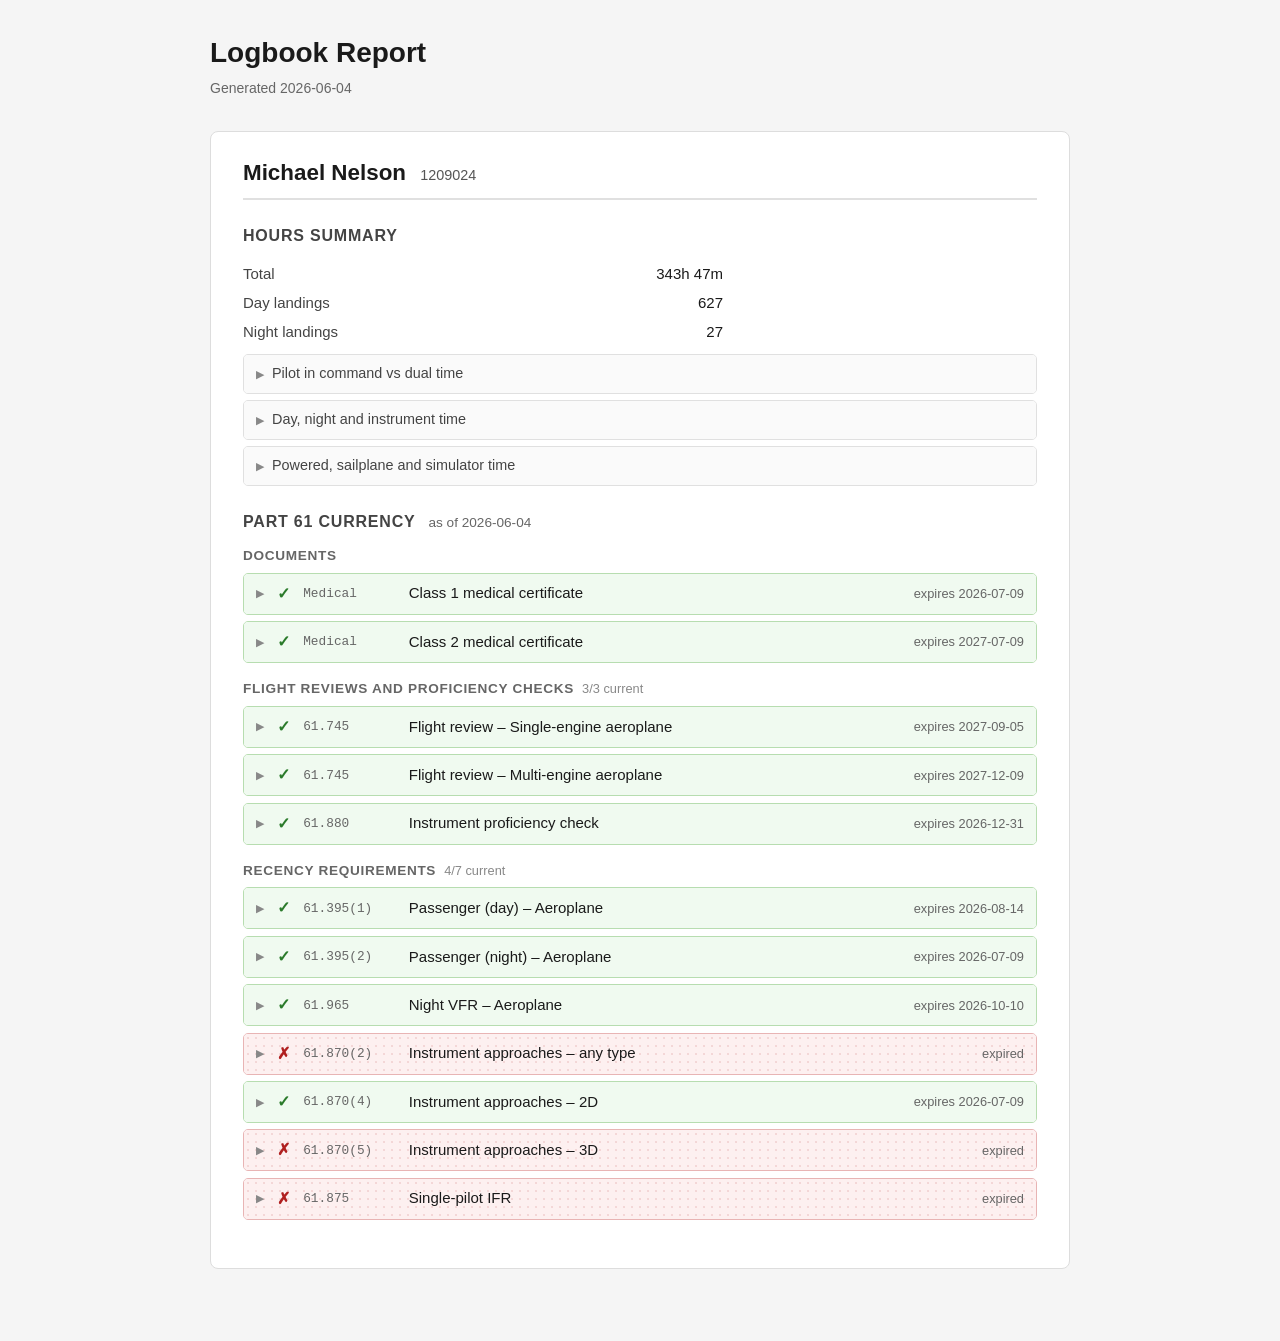
==== commit d49a3865: "Update pilot recency" ====
--- a/static/pilot-recency-checks/index.html
+++ b/static/pilot-recency-checks/index.html
@@ -3,13 +3,13 @@
 <head>
   <meta charset="UTF-8">
   <meta name="viewport" content="width=device-width, initial-scale=1.0">
-  <title>Logbook Report — 2026-04-17</title>
+  <title>Logbook Report — 2026-06-04</title>
   <link rel="stylesheet" href="report.css">
 </head>
 <body>
   <header>
     <h1>Logbook Report</h1>
-    <p class="generated">Generated 2026-04-17</p>
+    <p class="generated">Generated 2026-06-04</p>
   </header>
 
   
@@ -20,15 +20,15 @@
     <section class="hours">
       <h3>Hours Summary</h3>
       <table>
-        <tr><th>Total</th><td>338h 59m</td></tr>
-        <tr><th>Day landings</th><td>606</td></tr>
+        <tr><th>Total</th><td>343h 47m</td></tr>
+        <tr><th>Day landings</th><td>627</td></tr>
         <tr><th>Night landings</th><td>27</td></tr>
       </table>
 
       <details>
         <summary>Pilot in command vs dual time</summary>
         <table>
-          <tr><th>Pilot in command</th><td>189h 03m</td></tr>
+          <tr><th>Pilot in command</th><td>193h 51m</td></tr>
           <tr class="sub"><th>of which is under supervision</th><td>10h 18m</td></tr>
           <tr><th>Dual</th><td>149h 56m</td></tr>
         </table>
@@ -37,7 +37,7 @@
       <details>
         <summary>Day, night and instrument time</summary>
         <table>
-          <tr><th>Day</th><td>333h 11m</td></tr>
+          <tr><th>Day</th><td>337h 59m</td></tr>
           <tr><th>Night</th><td>5h 48m</td></tr>
           <tr><th>Instrument</th><td>45h 00m</td></tr>
         </table>
@@ -46,8 +46,8 @@
       <details>
         <summary>Powered, sailplane and simulator time</summary>
         <table>
-          <tr><th>Powered (aeroplane)</th><td>289h 48m</td></tr>
-          <tr class="sub"><th>Single-engine</th><td>247h 30m</td></tr>
+          <tr><th>Powered (aeroplane)</th><td>294h 36m</td></tr>
+          <tr class="sub"><th>Single-engine</th><td>252h 18m</td></tr>
           <tr class="sub"><th>Multi-engine</th><td>42h 18m</td></tr>
           <tr><th>Sailplane</th><td>49h 11m</td></tr>
           <tr><th>FSTD / Simulator</th><td>18h 18m</td></tr>
@@ -57,7 +57,7 @@
 
     <!-- Currency -->
     <section class="currency">
-      <h3>Part 61 Currency <span class="as-of">as of 2026-04-17</span></h3>
+      <h3>Part 61 Currency <span class="as-of">as of 2026-06-04</span></h3>
 
       
       <h4>Documents</h4>
@@ -75,7 +75,7 @@
           </span>
         </summary>
         <div class="detail">
-          <p class="description">Current — expires 2026-07-09 <span class="days-count" data-expiry="2026-07-09">(83d)</span></p>
+          <p class="description">Current — expires 2026-07-09 <span class="days-count" data-expiry="2026-07-09">(35d)</span></p>
         </div>
       </details>
       
@@ -92,7 +92,7 @@
           </span>
         </summary>
         <div class="detail">
-          <p class="description">Current — expires 2027-07-09 <span class="days-count" data-expiry="2027-07-09">(448d)</span></p>
+          <p class="description">Current — expires 2027-07-09 <span class="days-count" data-expiry="2027-07-09">(400d)</span></p>
         </div>
       </details>
       
@@ -118,7 +118,7 @@
           
           <p class="requirement"><strong>Requirement:</strong> 1 passed flight review in a single-engine aeroplane in the past 24 months</p>
           
-          <p class="description">Current — expires 2027-09-05 <span class="days-count" data-expiry="2027-09-05">(506d)</span></p>
+          <p class="description">Current — expires 2027-09-05 <span class="days-count" data-expiry="2027-09-05">(458d)</span></p>
           
           <p class="qualifying-label">Qualifying activities:</p>
           <ul>
@@ -146,7 +146,7 @@
           
           <p class="requirement"><strong>Requirement:</strong> 1 passed flight review in a multi-engine aeroplane in the past 24 months</p>
           
-          <p class="description">Current — expires 2027-12-09 <span class="days-count" data-expiry="2027-12-09">(601d)</span></p>
+          <p class="description">Current — expires 2027-12-09 <span class="days-count" data-expiry="2027-12-09">(553d)</span></p>
           
           <p class="qualifying-label">Qualifying activities:</p>
           <ul>
@@ -174,7 +174,7 @@
           
           <p class="requirement"><strong>Requirement:</strong> 1 passed IPC (or equivalent: IR rating flight test, instrument endorsement flight test &gt;6 months after IR test, or OPC) — valid until end of 12th month (reg 61.880)</p>
           
-          <p class="description">Current — expires 2026-12-31 <span class="days-count" data-expiry="2026-12-31">(258d)</span></p>
+          <p class="description">Current — expires 2026-12-31 <span class="days-count" data-expiry="2026-12-31">(210d)</span></p>
           
           <p class="qualifying-label">Qualifying activities:</p>
           <ul>
@@ -199,19 +199,19 @@
           <span class="reg">61.395(1)</span>
           <span class="name">Passenger (day) – Aeroplane</span>
           <span class="expiry">
-            expires 2026-07-13
+            expires 2026-08-14
           </span>
         </summary>
         <div class="detail">
           
           <p class="requirement"><strong>Requirement:</strong> 3 take-offs and 3 landings in the past 90 days</p>
           
-          <p class="description">Current — expires 2026-07-13 <span class="days-count" data-expiry="2026-07-13">(87d)</span></p>
-          
-          <p class="qualifying-label">Qualifying activities:</p>
-          <ul>
-            
-            <li>2026-04-14  PA25 VH-PPC  YEGG-YEGG (13 take-offs and landings)</li>
+          <p class="description">Current — expires 2026-08-14 <span class="days-count" data-expiry="2026-08-14">(71d)</span></p>
+          
+          <p class="qualifying-label">Qualifying activities:</p>
+          <ul>
+            
+            <li>2026-05-16  PA25 VH-PPC  YEGG-YEGG (8 take-offs and landings)</li>
             
           </ul>
           
@@ -234,12 +234,12 @@
           
           <p class="requirement"><strong>Requirement:</strong> 3 night take-offs and 3 night landings in the past 90 days</p>
           
-          <p class="description">Current — expires 2026-07-09 <span class="days-count" data-expiry="2026-07-09">(83d)</span></p>
-          
-          <p class="qualifying-label">Qualifying activities:</p>
-          <ul>
-            
-            <li>2026-04-10  C172 VH-BAC  YBTH-YSCB-YBTH-YBTH (3 night take-offs and landings)</li>
+          <p class="description">Current — expires 2026-07-09 <span class="days-count" data-expiry="2026-07-09">(35d)</span></p>
+          
+          <p class="qualifying-label">Qualifying activities:</p>
+          <ul>
+            
+            <li>2026-04-10  C172 VH-BAC  YBTH-YBTH (3 night take-offs and landings)</li>
             
           </ul>
           
@@ -262,12 +262,12 @@
           
           <p class="requirement"><strong>Requirement:</strong> 1 night take-off and 1 night landing in the past 6 months</p>
           
-          <p class="description">Current — expires 2026-10-10 <span class="days-count" data-expiry="2026-10-10">(176d)</span></p>
-          
-          <p class="qualifying-label">Qualifying activities:</p>
-          <ul>
-            
-            <li>2026-04-10  C172 VH-BAC  YBTH-YSCB-YBTH-YBTH (3 night take-offs and landings)</li>
+          <p class="description">Current — expires 2026-10-10 <span class="days-count" data-expiry="2026-10-10">(128d)</span></p>
+          
+          <p class="qualifying-label">Qualifying activities:</p>
+          <ul>
+            
+            <li>2026-04-10  C172 VH-BAC  YBTH-YBTH (3 night take-offs and landings)</li>
             
           </ul>
           
@@ -290,12 +290,12 @@
           
           <p class="requirement"><strong>Requirement:</strong> 3 instrument approaches (any type) in the past 90 days</p>
           
-          <p class="description">Expired 2026-03-19 — Not current — need 2 more instrument approach(es) <span class="days-count" data-expiry="2026-03-19">(-29d)</span></p>
-          
-          <p class="qualifying-label">Qualifying activities:</p>
-          <ul>
-            
-            <li>2026-04-10  C172 VH-BAC  YBTH-YSCB-YBTH-YBTH (1 instrument approaches)</li>
+          <p class="description">Expired 2026-03-19 — Not current — need 2 more instrument approach(es) <span class="days-count" data-expiry="2026-03-19">(-77d)</span></p>
+          
+          <p class="qualifying-label">Qualifying activities:</p>
+          <ul>
+            
+            <li>2026-04-10  C172 VH-BAC  YBTH-YBTH (1 instrument approaches)</li>
             
           </ul>
           
@@ -318,12 +318,12 @@
           
           <p class="requirement"><strong>Requirement:</strong> 1 × 2D instrument approach in the past 90 days</p>
           
-          <p class="description">Current — expires 2026-07-09 <span class="days-count" data-expiry="2026-07-09">(83d)</span></p>
-          
-          <p class="qualifying-label">Qualifying activities:</p>
-          <ul>
-            
-            <li>2026-04-10  C172 VH-BAC  YBTH-YSCB-YBTH-YBTH (1 2D instrument approaches)</li>
+          <p class="description">Current — expires 2026-07-09 <span class="days-count" data-expiry="2026-07-09">(35d)</span></p>
+          
+          <p class="qualifying-label">Qualifying activities:</p>
+          <ul>
+            
+            <li>2026-04-10  C172 VH-BAC  YBTH-YBTH (1 2D instrument approaches)</li>
             
           </ul>
           
@@ -346,7 +346,7 @@
           
           <p class="requirement"><strong>Requirement:</strong> 1 × 3D instrument approach (e.g. ILS) in the past 90 days</p>
           
-          <p class="description">Expired 2026-02-11 — Not current — need 1 3D instrument approach (e.g. ILS) <span class="days-count" data-expiry="2026-02-11">(-65d)</span></p>
+          <p class="description">Expired 2026-02-11 — Not current — need 1 3D instrument approach (e.g. ILS) <span class="days-count" data-expiry="2026-02-11">(-113d)</span></p>
           
           <p class="none">No qualifying activity in the past 90 days.</p>
           
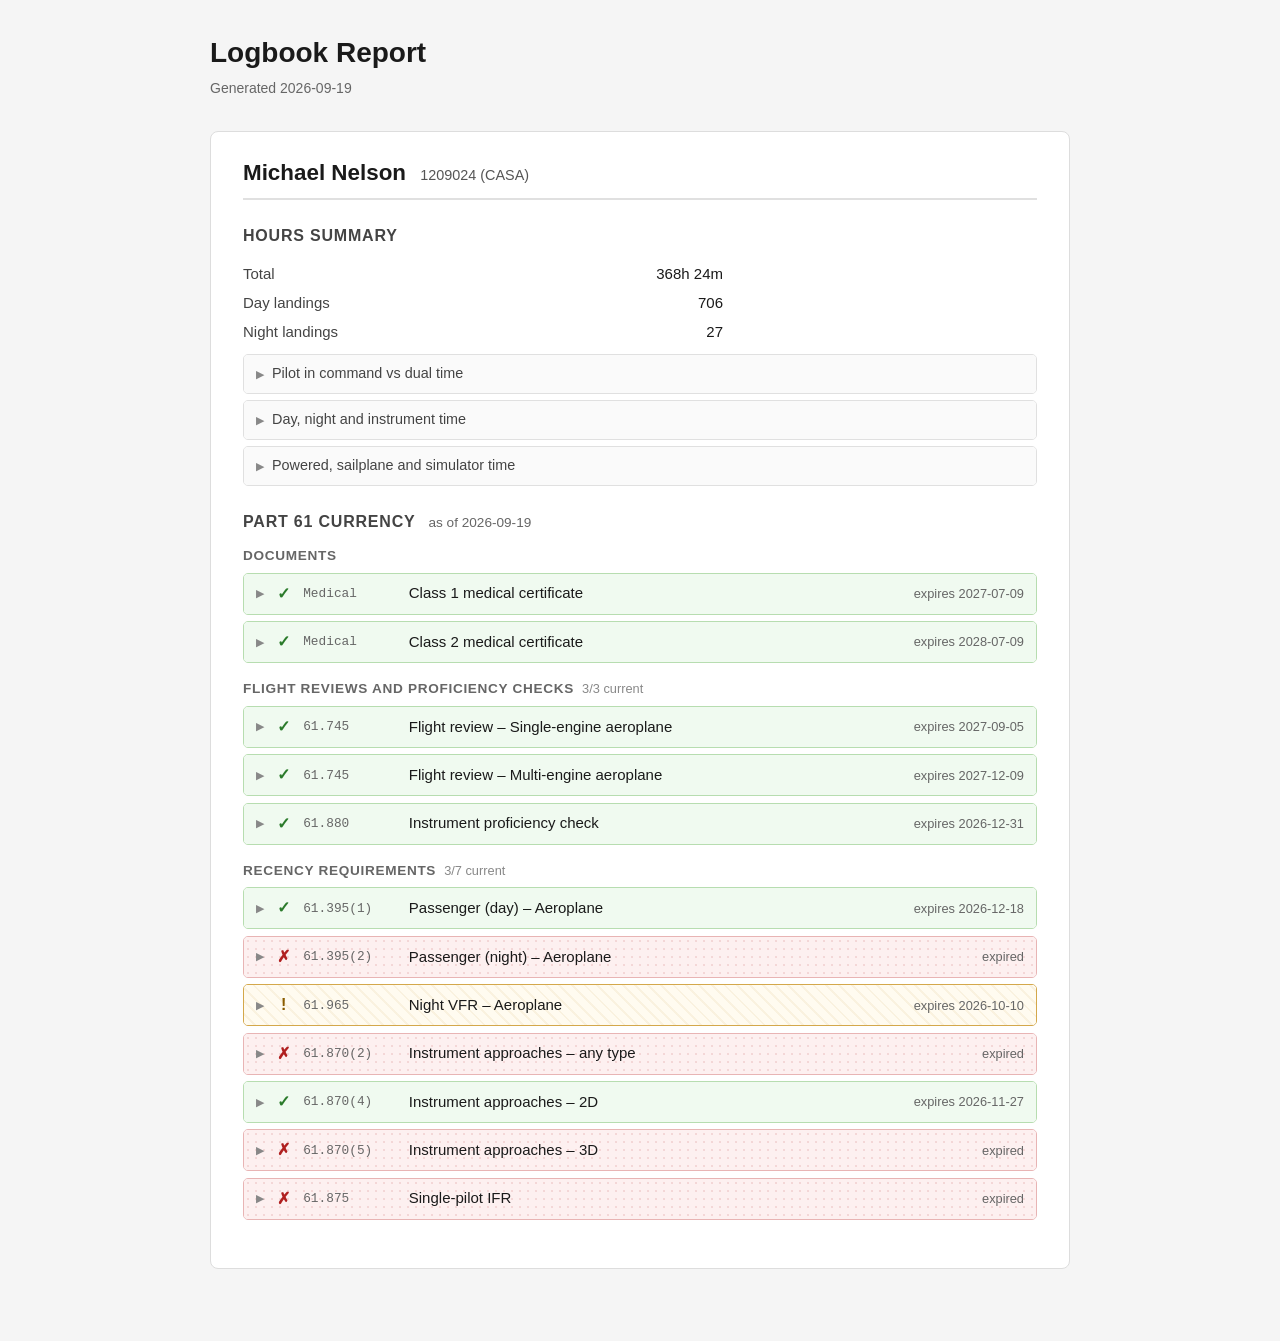
==== commit cebcea71: "Update pilot recency report" ====
--- a/static/pilot-recency-checks/index.html
+++ b/static/pilot-recency-checks/index.html
@@ -3,53 +3,53 @@
 <head>
   <meta charset="UTF-8">
   <meta name="viewport" content="width=device-width, initial-scale=1.0">
-  <title>Logbook Report — 2026-06-04</title>
+  <title>Logbook Report — 2026-09-19</title>
   <link rel="stylesheet" href="report.css">
 </head>
 <body>
   <header>
     <h1>Logbook Report</h1>
-    <p class="generated">Generated 2026-06-04</p>
+    <p class="generated">Generated 2026-09-19</p>
   </header>
 
   
   <section class="pilot">
-    <h2>Michael Nelson <span class="licence">1209024</span></h2>
+    <h2>Michael Nelson <span class="licence">1209024 (CASA)</span></h2>
 
     <!-- Hours Summary -->
     <section class="hours">
       <h3>Hours Summary</h3>
       <table>
-        <tr><th>Total</th><td>343h 47m</td></tr>
-        <tr><th>Day landings</th><td>627</td></tr>
+        <tr><th>Total</th><td>368h 24m</td></tr>
+        <tr><th>Day landings</th><td>706</td></tr>
         <tr><th>Night landings</th><td>27</td></tr>
       </table>
 
       <details>
         <summary>Pilot in command vs dual time</summary>
         <table>
-          <tr><th>Pilot in command</th><td>193h 51m</td></tr>
+          <tr><th>Pilot in command</th><td>218h 18m</td></tr>
           <tr class="sub"><th>of which is under supervision</th><td>10h 18m</td></tr>
-          <tr><th>Dual</th><td>149h 56m</td></tr>
+          <tr><th>Dual</th><td>150h 06m</td></tr>
         </table>
       </details>
 
       <details>
         <summary>Day, night and instrument time</summary>
         <table>
-          <tr><th>Day</th><td>337h 59m</td></tr>
+          <tr><th>Day</th><td>362h 36m</td></tr>
           <tr><th>Night</th><td>5h 48m</td></tr>
-          <tr><th>Instrument</th><td>45h 00m</td></tr>
+          <tr><th>Instrument</th><td>45h 24m</td></tr>
         </table>
       </details>
 
       <details>
         <summary>Powered, sailplane and simulator time</summary>
         <table>
-          <tr><th>Powered (aeroplane)</th><td>294h 36m</td></tr>
-          <tr class="sub"><th>Single-engine</th><td>252h 18m</td></tr>
+          <tr><th>Powered (aeroplane)</th><td>316h 24m</td></tr>
+          <tr class="sub"><th>Single-engine</th><td>273h 06m</td></tr>
           <tr class="sub"><th>Multi-engine</th><td>42h 18m</td></tr>
-          <tr><th>Sailplane</th><td>49h 11m</td></tr>
+          <tr><th>Sailplane</th><td>52h 00m</td></tr>
           <tr><th>FSTD / Simulator</th><td>18h 18m</td></tr>
         </table>
       </details>
@@ -57,7 +57,7 @@
 
     <!-- Currency -->
     <section class="currency">
-      <h3>Part 61 Currency <span class="as-of">as of 2026-06-04</span></h3>
+      <h3>Part 61 Currency <span class="as-of">as of 2026-09-19</span></h3>
 
       
       <h4>Documents</h4>
@@ -71,11 +71,11 @@
           <span class="reg">Medical</span>
           <span class="name">Class 1 medical certificate</span>
           <span class="expiry">
-            expires 2026-07-09
-          </span>
-        </summary>
-        <div class="detail">
-          <p class="description">Current — expires 2026-07-09 <span class="days-count" data-expiry="2026-07-09">(35d)</span></p>
+            expires 2027-07-09
+          </span>
+        </summary>
+        <div class="detail">
+          <p class="description">Current — expires 2027-07-09 <span class="days-count" data-expiry="2027-07-09">(293d)</span></p>
         </div>
       </details>
       
@@ -88,11 +88,11 @@
           <span class="reg">Medical</span>
           <span class="name">Class 2 medical certificate</span>
           <span class="expiry">
-            expires 2027-07-09
-          </span>
-        </summary>
-        <div class="detail">
-          <p class="description">Current — expires 2027-07-09 <span class="days-count" data-expiry="2027-07-09">(400d)</span></p>
+            expires 2028-07-09
+          </span>
+        </summary>
+        <div class="detail">
+          <p class="description">Current — expires 2028-07-09 <span class="days-count" data-expiry="2028-07-09">(659d)</span></p>
         </div>
       </details>
       
@@ -118,7 +118,7 @@
           
           <p class="requirement"><strong>Requirement:</strong> 1 passed flight review in a single-engine aeroplane in the past 24 months</p>
           
-          <p class="description">Current — expires 2027-09-05 <span class="days-count" data-expiry="2027-09-05">(458d)</span></p>
+          <p class="description">Current — expires 2027-09-05 <span class="days-count" data-expiry="2027-09-05">(351d)</span></p>
           
           <p class="qualifying-label">Qualifying activities:</p>
           <ul>
@@ -146,7 +146,7 @@
           
           <p class="requirement"><strong>Requirement:</strong> 1 passed flight review in a multi-engine aeroplane in the past 24 months</p>
           
-          <p class="description">Current — expires 2027-12-09 <span class="days-count" data-expiry="2027-12-09">(553d)</span></p>
+          <p class="description">Current — expires 2027-12-09 <span class="days-count" data-expiry="2027-12-09">(446d)</span></p>
           
           <p class="qualifying-label">Qualifying activities:</p>
           <ul>
@@ -174,7 +174,7 @@
           
           <p class="requirement"><strong>Requirement:</strong> 1 passed IPC (or equivalent: IR rating flight test, instrument endorsement flight test &gt;6 months after IR test, or OPC) — valid until end of 12th month (reg 61.880)</p>
           
-          <p class="description">Current — expires 2026-12-31 <span class="days-count" data-expiry="2026-12-31">(210d)</span></p>
+          <p class="description">Current — expires 2026-12-31 <span class="days-count" data-expiry="2026-12-31">(103d)</span></p>
           
           <p class="qualifying-label">Qualifying activities:</p>
           <ul>
@@ -188,7 +188,7 @@
       
       
       
-      <h4>Recency requirements <span class="group-count">4/7 current</span></h4>
+      <h4>Recency requirements <span class="group-count">3/7 current</span></h4>
       
       <details class="status current">
         <summary>
@@ -199,57 +199,52 @@
           <span class="reg">61.395(1)</span>
           <span class="name">Passenger (day) – Aeroplane</span>
           <span class="expiry">
-            expires 2026-08-14
+            expires 2026-12-18
           </span>
         </summary>
         <div class="detail">
           
           <p class="requirement"><strong>Requirement:</strong> 3 take-offs and 3 landings in the past 90 days</p>
           
-          <p class="description">Current — expires 2026-08-14 <span class="days-count" data-expiry="2026-08-14">(71d)</span></p>
-          
-          <p class="qualifying-label">Qualifying activities:</p>
-          <ul>
-            
-            <li>2026-05-16  PA25 VH-PPC  YEGG-YEGG (8 take-offs and landings)</li>
-            
-          </ul>
-          
-        </div>
-      </details>
-      
-      <details class="status current">
-        <summary>
-          <span class="badge">
-            ✓
-            
+          <p class="description">Current — expires 2026-12-18 <span class="days-count" data-expiry="2026-12-18">(90d)</span></p>
+          
+          <p class="qualifying-label">Qualifying activities:</p>
+          <ul>
+            
+            <li>2026-09-19  PA25 VH-PPC  YEGG-YEGG (10 take-offs and landings)</li>
+            
+          </ul>
+          
+        </div>
+      </details>
+      
+      <details class="status expired">
+        <summary>
+          <span class="badge">
+            ✗
           </span>
           <span class="reg">61.395(2)</span>
           <span class="name">Passenger (night) – Aeroplane</span>
           <span class="expiry">
-            expires 2026-07-09
+            expired
+            
           </span>
         </summary>
         <div class="detail">
           
           <p class="requirement"><strong>Requirement:</strong> 3 night take-offs and 3 night landings in the past 90 days</p>
           
-          <p class="description">Current — expires 2026-07-09 <span class="days-count" data-expiry="2026-07-09">(35d)</span></p>
-          
-          <p class="qualifying-label">Qualifying activities:</p>
-          <ul>
-            
-            <li>2026-04-10  C172 VH-BAC  YBTH-YBTH (3 night take-offs and landings)</li>
-            
-          </ul>
-          
-        </div>
-      </details>
-      
-      <details class="status current">
-        <summary>
-          <span class="badge">
-            ✓
+          <p class="description">Expired 2026-07-09 — Not current — need 3 more night takeoff/landing pair(s) <span class="days-count" data-expiry="2026-07-09">(-72d)</span></p>
+          
+          <p class="none">No qualifying activity in the past 90 days.</p>
+          
+        </div>
+      </details>
+      
+      <details class="status expiring-soon">
+        <summary>
+          <span class="badge">
+            !
             
           </span>
           <span class="reg">61.965</span>
@@ -262,7 +257,7 @@
           
           <p class="requirement"><strong>Requirement:</strong> 1 night take-off and 1 night landing in the past 6 months</p>
           
-          <p class="description">Current — expires 2026-10-10 <span class="days-count" data-expiry="2026-10-10">(128d)</span></p>
+          <p class="description">Current — expires 2026-10-10 <span class="days-count" data-expiry="2026-10-10">(21d)</span></p>
           
           <p class="qualifying-label">Qualifying activities:</p>
           <ul>
@@ -290,12 +285,12 @@
           
           <p class="requirement"><strong>Requirement:</strong> 3 instrument approaches (any type) in the past 90 days</p>
           
-          <p class="description">Expired 2026-03-19 — Not current — need 2 more instrument approach(es) <span class="days-count" data-expiry="2026-03-19">(-77d)</span></p>
-          
-          <p class="qualifying-label">Qualifying activities:</p>
-          <ul>
-            
-            <li>2026-04-10  C172 VH-BAC  YBTH-YBTH (1 instrument approaches)</li>
+          <p class="description">Expired 2026-04-09 — Not current — need 2 more instrument approach(es) <span class="days-count" data-expiry="2026-04-09">(-163d)</span></p>
+          
+          <p class="qualifying-label">Qualifying activities:</p>
+          <ul>
+            
+            <li>2026-08-29  C172 VH-BAC  YCNK-YBTH (1 instrument approaches)</li>
             
           </ul>
           
@@ -311,19 +306,19 @@
           <span class="reg">61.870(4)</span>
           <span class="name">Instrument approaches – 2D</span>
           <span class="expiry">
-            expires 2026-07-09
+            expires 2026-11-27
           </span>
         </summary>
         <div class="detail">
           
           <p class="requirement"><strong>Requirement:</strong> 1 × 2D instrument approach in the past 90 days</p>
           
-          <p class="description">Current — expires 2026-07-09 <span class="days-count" data-expiry="2026-07-09">(35d)</span></p>
-          
-          <p class="qualifying-label">Qualifying activities:</p>
-          <ul>
-            
-            <li>2026-04-10  C172 VH-BAC  YBTH-YBTH (1 2D instrument approaches)</li>
+          <p class="description">Current — expires 2026-11-27 <span class="days-count" data-expiry="2026-11-27">(69d)</span></p>
+          
+          <p class="qualifying-label">Qualifying activities:</p>
+          <ul>
+            
+            <li>2026-08-29  C172 VH-BAC  YCNK-YBTH (1 2D instrument approaches)</li>
             
           </ul>
           
@@ -346,7 +341,7 @@
           
           <p class="requirement"><strong>Requirement:</strong> 1 × 3D instrument approach (e.g. ILS) in the past 90 days</p>
           
-          <p class="description">Expired 2026-02-11 — Not current — need 1 3D instrument approach (e.g. ILS) <span class="days-count" data-expiry="2026-02-11">(-113d)</span></p>
+          <p class="description">Expired 2026-02-11 — Not current — need 1 3D instrument approach (e.g. ILS) <span class="days-count" data-expiry="2026-02-11">(-220d)</span></p>
           
           <p class="none">No qualifying activity in the past 90 days.</p>
           
